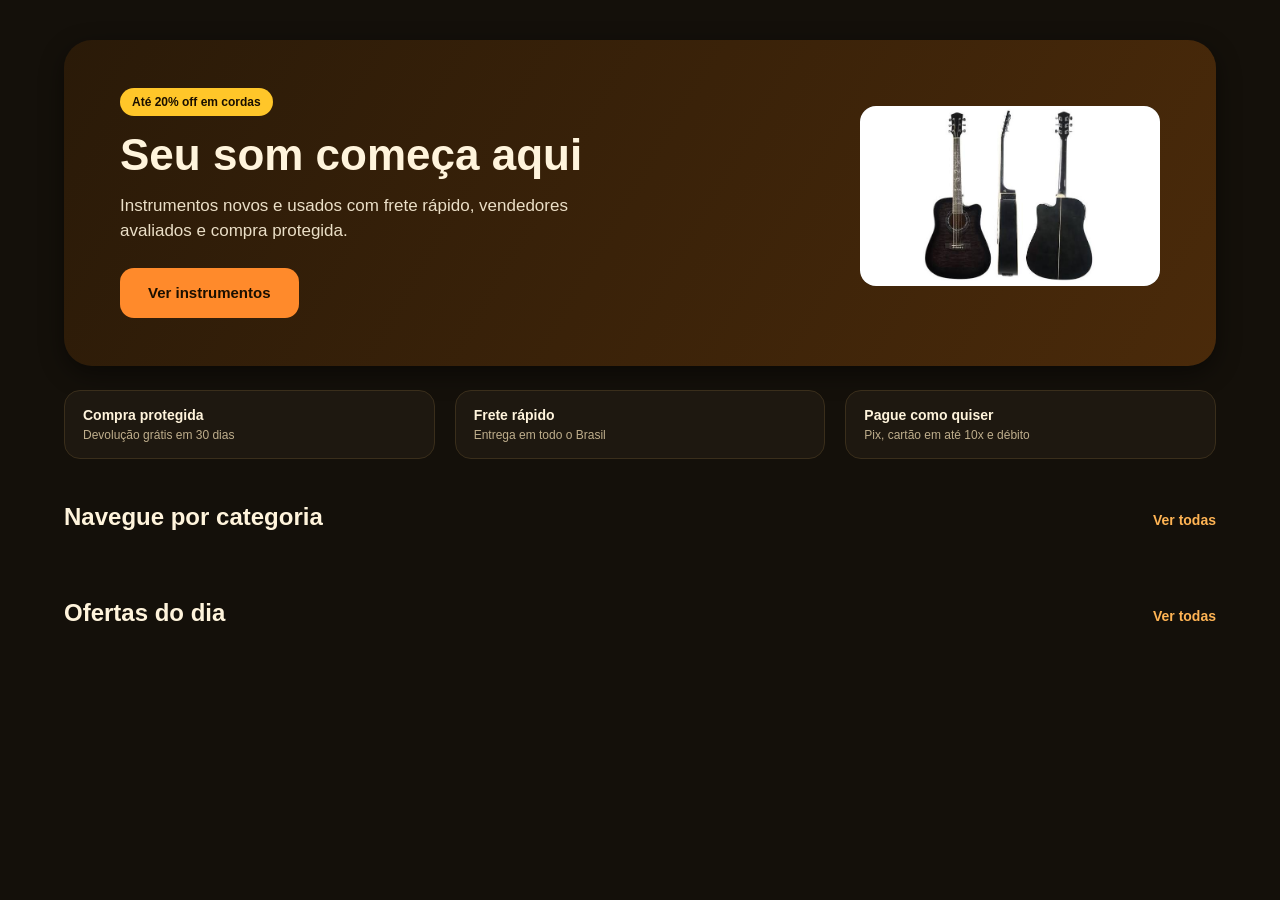
==== index.html @ 0a3118ee "Update index.html" ====
<!DOCTYPE html>
<html lang="pt-BR">
<head>
<meta charset="UTF-8">
<meta name="viewport" content="width=device-width, initial-scale=1">
<link rel= stylesheet href= style.css>
<title>Marketplace de Instrumentos - Sonora</title>
<link rel="stylesheet" href="css/style.css">
</head>
<body data-pagina="home">
<main class="wrap pagina">
<div class="hero"><div><span class="selo">Até 20% off em cordas</span><h1>Seu som começa aqui</h1><p>Instrumentos novos e usados com frete rápido, vendedores avaliados e compra protegida.</p><a class="btn" href="produtos.htmlcat=cordas">Ver instrumentos</a></div><div class="foto"><img src="folk.jpg" alt="Violão folk"></div></div><div class="conf"><div>Compra protegida<small>Devolução grátis em 30 dias</small></div><div>Frete rápido<small>Entrega em todo o Brasil</small></div><div>Pague como quiser<small>Pix, cartão em até 10x e débito</small></div></div><h2 class="t">Navegue por categoria<a href="produtos.html">Ver todas</a></h2><div class="grade" id="categorias"></div><h2 class="t">Ofertas do dia<a href="produtos.htmlofertas=1">Ver todas</a></h2><div class="grade" id="ofertas"></div>
</main>
<script src="js/dados.js"></script>
<script src="js/carrinho.js"></script>
<script src="js/layout.js"></script>
<script src="js/app.js"></script>
</body>
</html>
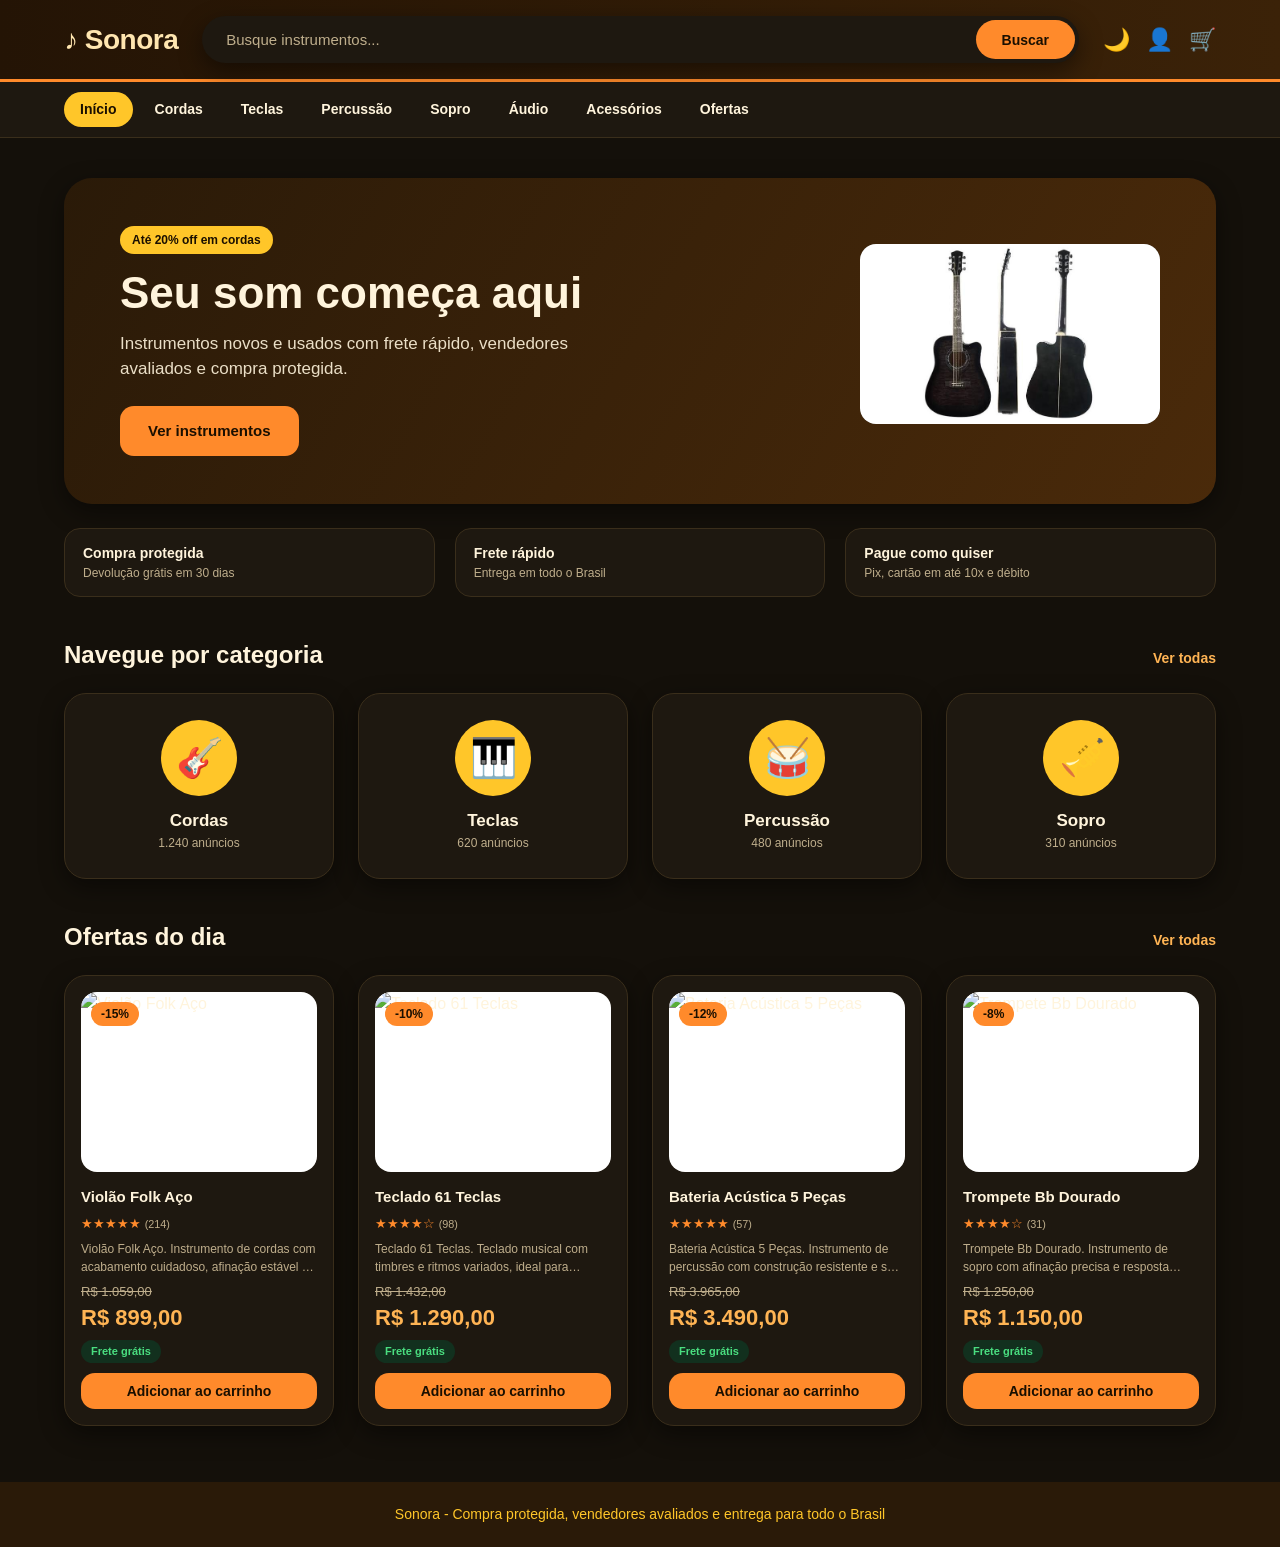
==== commit d65d06f5: "Update script references in index.html" ====
--- a/index.html
+++ b/index.html
@@ -6,14 +6,12 @@
 <link rel= stylesheet href= style.css>
 <title>Marketplace de Instrumentos - Sonora</title>
 <link rel="stylesheet" href="css/style.css">
+  
 </head>
 <body data-pagina="home">
 <main class="wrap pagina">
 <div class="hero"><div><span class="selo">Até 20% off em cordas</span><h1>Seu som começa aqui</h1><p>Instrumentos novos e usados com frete rápido, vendedores avaliados e compra protegida.</p><a class="btn" href="produtos.htmlcat=cordas">Ver instrumentos</a></div><div class="foto"><img src="folk.jpg" alt="Violão folk"></div></div><div class="conf"><div>Compra protegida<small>Devolução grátis em 30 dias</small></div><div>Frete rápido<small>Entrega em todo o Brasil</small></div><div>Pague como quiser<small>Pix, cartão em até 10x e débito</small></div></div><h2 class="t">Navegue por categoria<a href="produtos.html">Ver todas</a></h2><div class="grade" id="categorias"></div><h2 class="t">Ofertas do dia<a href="produtos.htmlofertas=1">Ver todas</a></h2><div class="grade" id="ofertas"></div>
 </main>
-<script src="js/dados.js"></script>
-<script src="js/carrinho.js"></script>
-<script src="js/layout.js"></script>
-<script src="js/app.js"></script>
+<script src="script.js"></script>
 </body>
 </html>
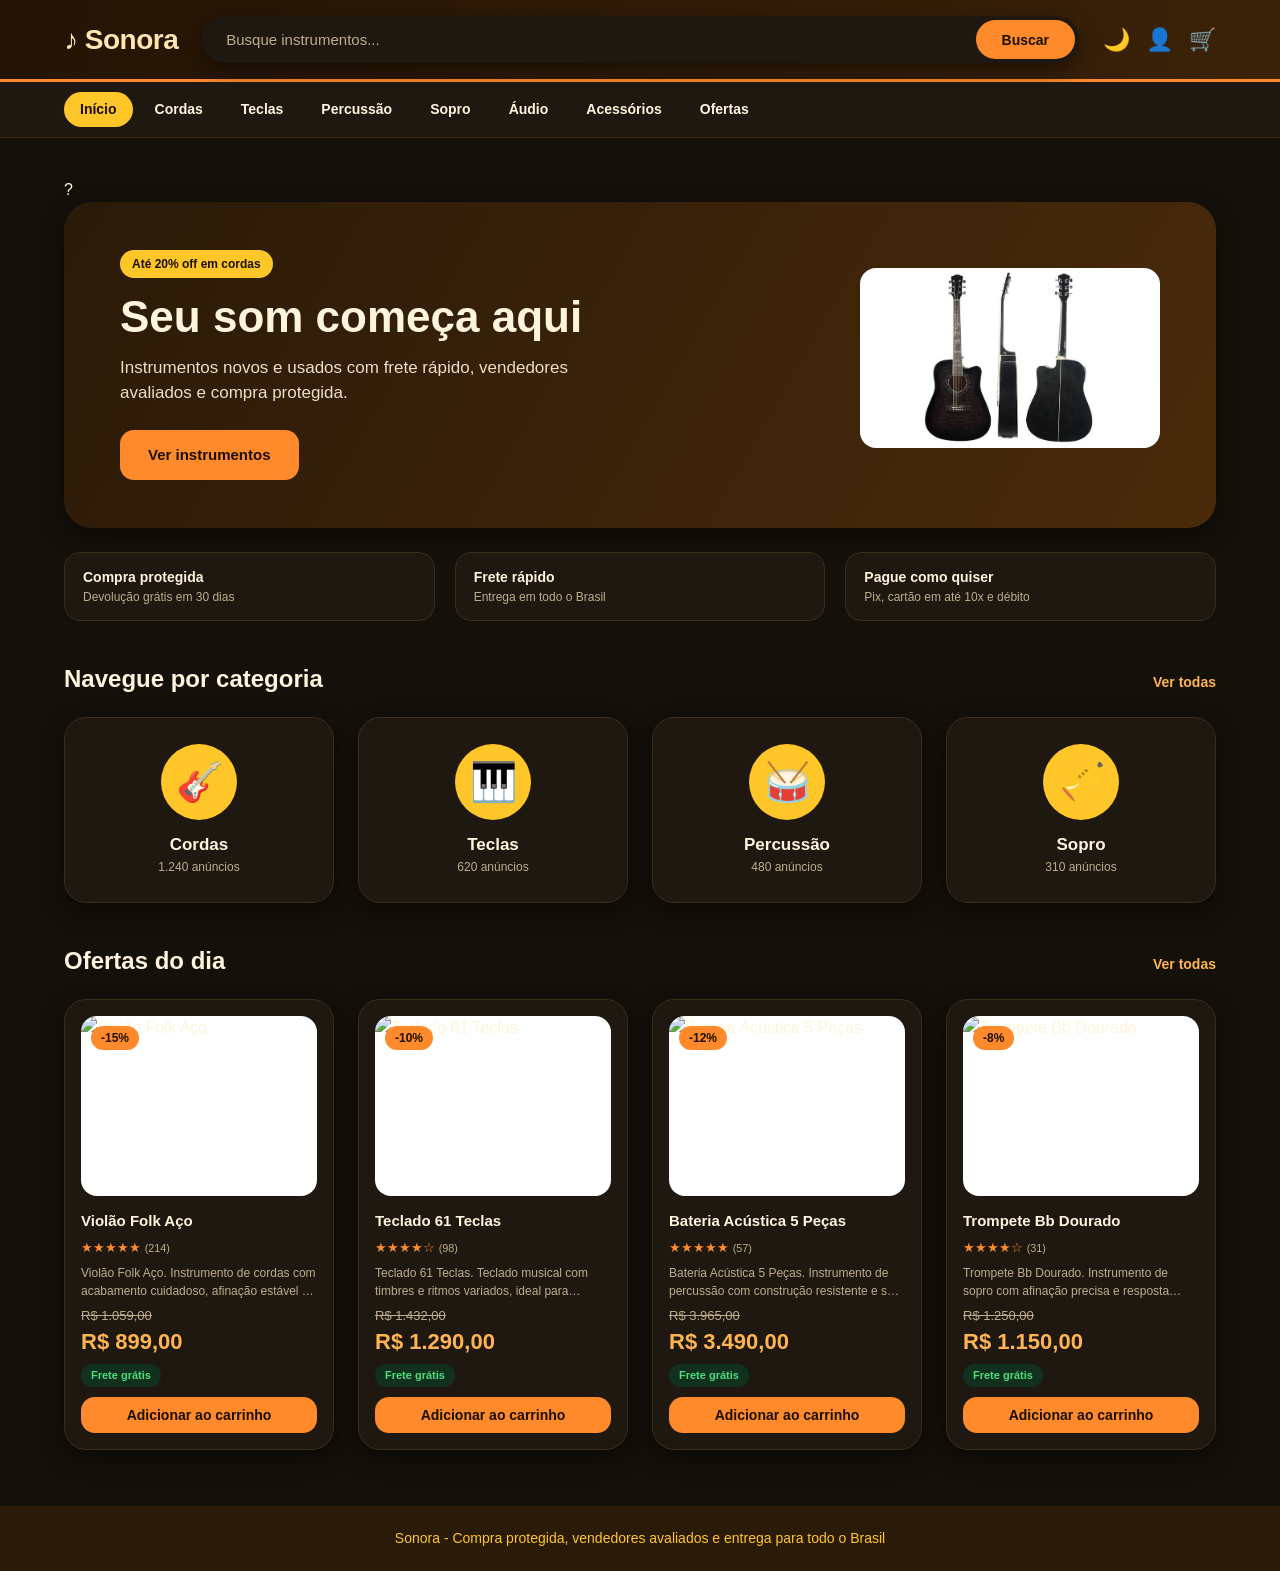
==== commit 7c88910e: "Update index.html" ====
--- a/index.html
+++ b/index.html
@@ -9,8 +9,8 @@
   
 </head>
 <body data-pagina="home">
-<main class="wrap pagina">
-<div class="hero"><div><span class="selo">Até 20% off em cordas</span><h1>Seu som começa aqui</h1><p>Instrumentos novos e usados com frete rápido, vendedores avaliados e compra protegida.</p><a class="btn" href="produtos.htmlcat=cordas">Ver instrumentos</a></div><div class="foto"><img src="folk.jpg" alt="Violão folk"></div></div><div class="conf"><div>Compra protegida<small>Devolução grátis em 30 dias</small></div><div>Frete rápido<small>Entrega em todo o Brasil</small></div><div>Pague como quiser<small>Pix, cartão em até 10x e débito</small></div></div><h2 class="t">Navegue por categoria<a href="produtos.html">Ver todas</a></h2><div class="grade" id="categorias"></div><h2 class="t">Ofertas do dia<a href="produtos.htmlofertas=1">Ver todas</a></h2><div class="grade" id="ofertas"></div>
+<main class="wrap pagina">?
+<div class="hero"><div><span class="selo">Até 20% off em cordas</span><h1>Seu som começa aqui</h1><p>Instrumentos novos e usados com frete rápido, vendedores avaliados e compra protegida.</p><a class="btn" href="produtos.html?cat=cordas">Ver instrumentos</a></div><div class="foto"><img src="folk.jpg" alt="Violão folk"></div></div><div class="conf"><div>Compra protegida<small>Devolução grátis em 30 dias</small></div><div>Frete rápido<small>Entrega em todo o Brasil</small></div><div>Pague como quiser<small>Pix, cartão em até 10x e débito</small></div></div><h2 class="t">Navegue por categoria<a href="produtos.html">Ver todas</a></h2><div class="grade" id="categorias"></div><h2 class="t">Ofertas do dia<a href="produtos.html?ofertas=1">Ver todas</a></h2><div class="grade" id="ofertas"></div>
 </main>
 <script src="script.js"></script>
 </body>
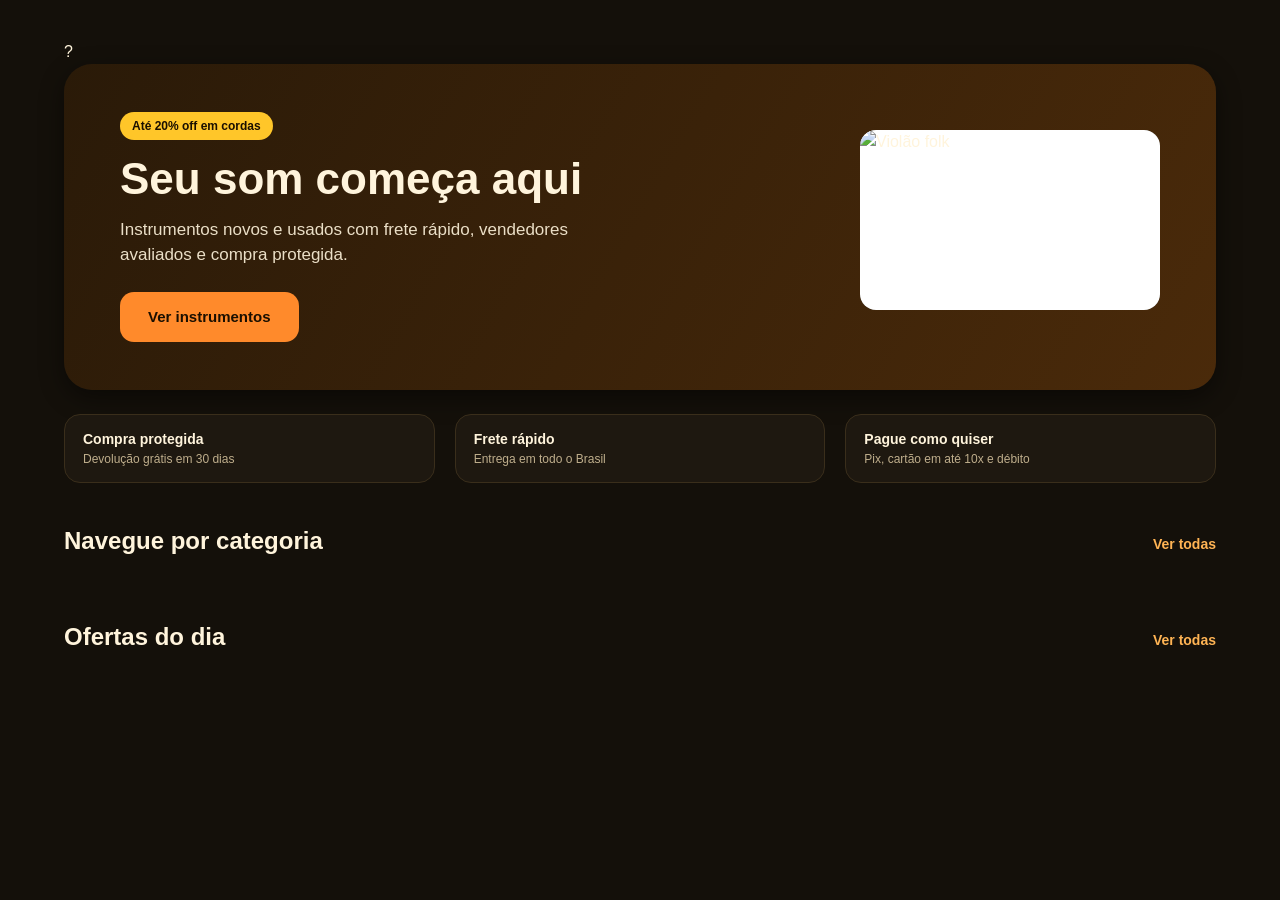
==== commit 4a11692a: "Update index.html" ====
--- a/index.html
+++ b/index.html
@@ -10,7 +10,7 @@
 </head>
 <body data-pagina="home">
 <main class="wrap pagina">?
-<div class="hero"><div><span class="selo">Até 20% off em cordas</span><h1>Seu som começa aqui</h1><p>Instrumentos novos e usados com frete rápido, vendedores avaliados e compra protegida.</p><a class="btn" href="produtos.html?cat=cordas">Ver instrumentos</a></div><div class="foto"><img src="folk.jpg" alt="Violão folk"></div></div><div class="conf"><div>Compra protegida<small>Devolução grátis em 30 dias</small></div><div>Frete rápido<small>Entrega em todo o Brasil</small></div><div>Pague como quiser<small>Pix, cartão em até 10x e débito</small></div></div><h2 class="t">Navegue por categoria<a href="produtos.html">Ver todas</a></h2><div class="grade" id="categorias"></div><h2 class="t">Ofertas do dia<a href="produtos.html?ofertas=1">Ver todas</a></h2><div class="grade" id="ofertas"></div>
+<div class="hero"><div><span class="selo">Até 20% off em cordas</span><h1>Seu som começa aqui</h1><p>Instrumentos novos e usados com frete rápido, vendedores avaliados e compra protegida.</p><a class="btn" href="produtos.html?cat=cordas">Ver instrumentos</a></div><div class="foto"><img src="img/folk.jpg" alt="Violão folk"></div></div><div class="conf"><div>Compra protegida<small>Devolução grátis em 30 dias</small></div><div>Frete rápido<small>Entrega em todo o Brasil</small></div><div>Pague como quiser<small>Pix, cartão em até 10x e débito</small></div></div><h2 class="t">Navegue por categoria<a href="produtos.html">Ver todas</a></h2><div class="grade" id="categorias"></div><h2 class="t">Ofertas do dia<a href="produtos.html?ofertas=1">Ver todas</a></h2><div class="grade" id="ofertas"></div>
 </main>
 <script src="script.js"></script>
 </body>
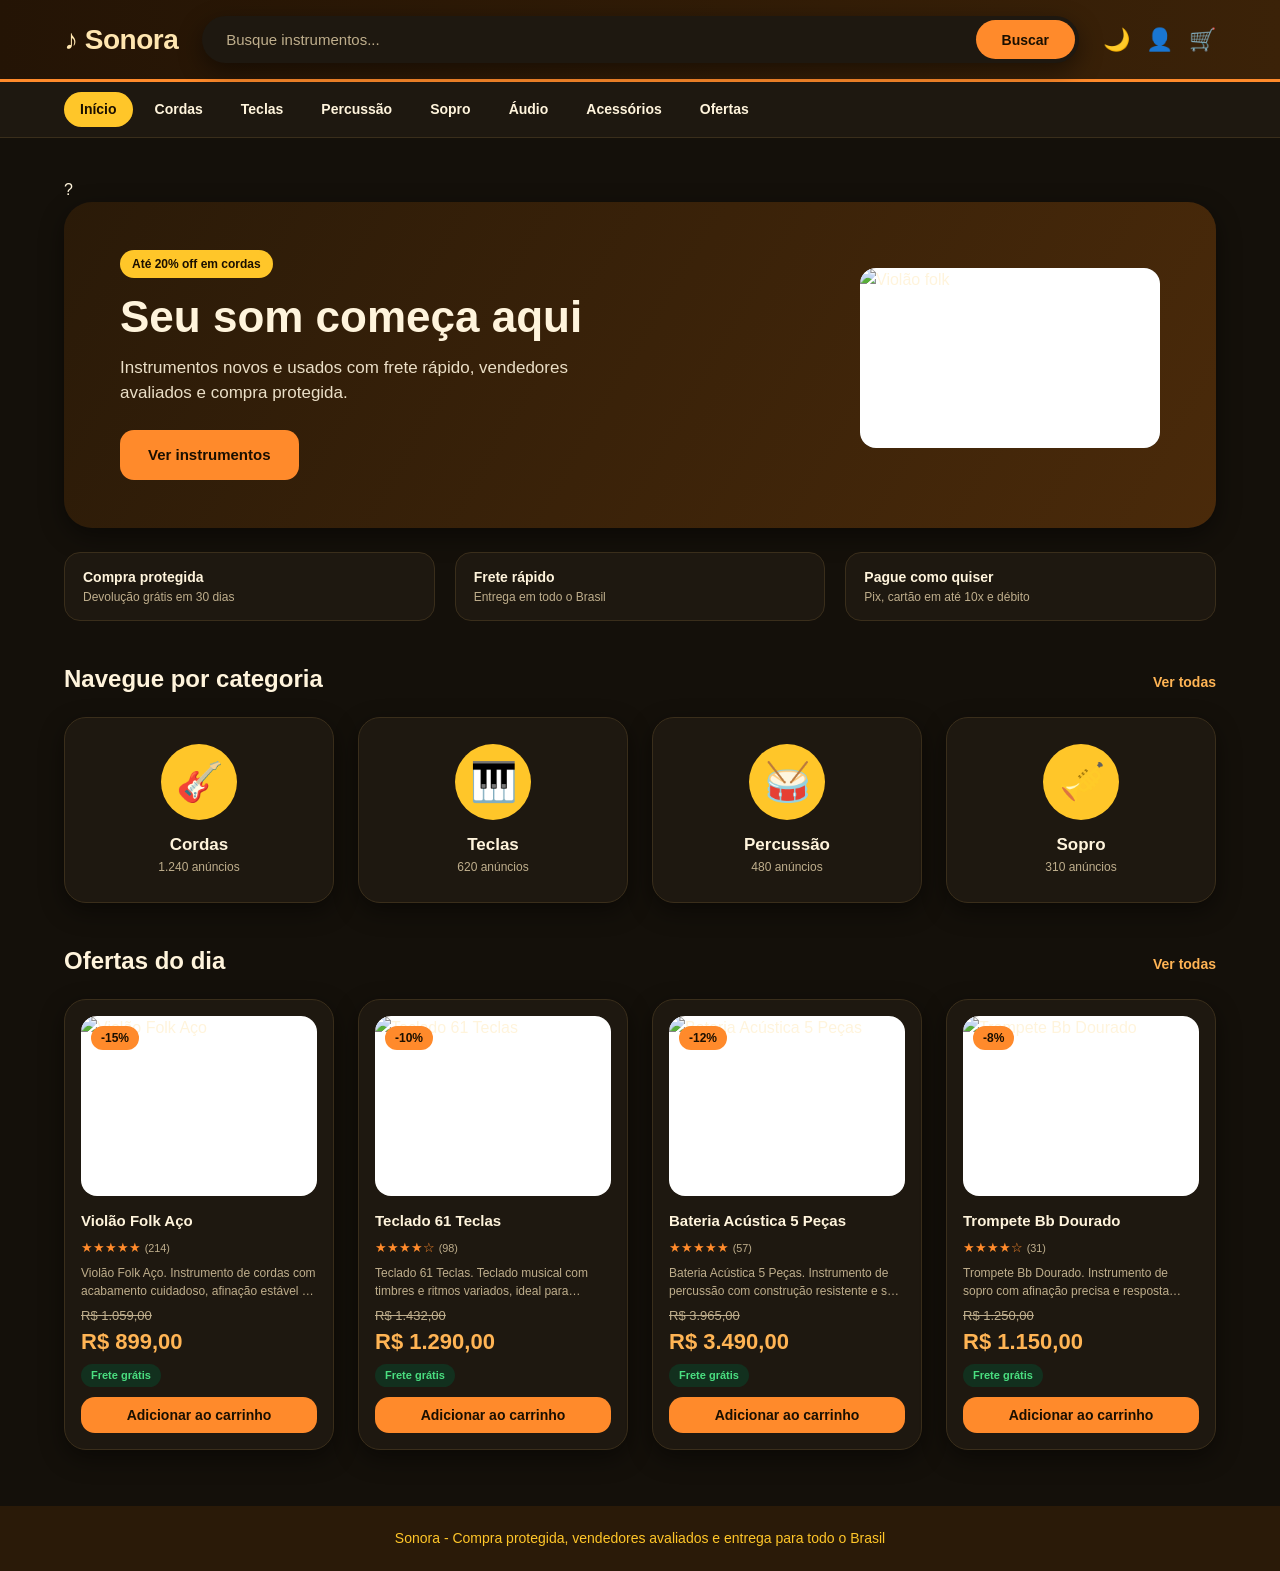
==== commit cc3cf0fa: "Update index.html" ====
--- a/index.html
+++ b/index.html
@@ -5,7 +5,7 @@
 <meta name="viewport" content="width=device-width, initial-scale=1">
 <link rel= stylesheet href= style.css>
 <title>Marketplace de Instrumentos - Sonora</title>
-<link rel="stylesheet" href="css/style.css">
+
   
 </head>
 <body data-pagina="home">
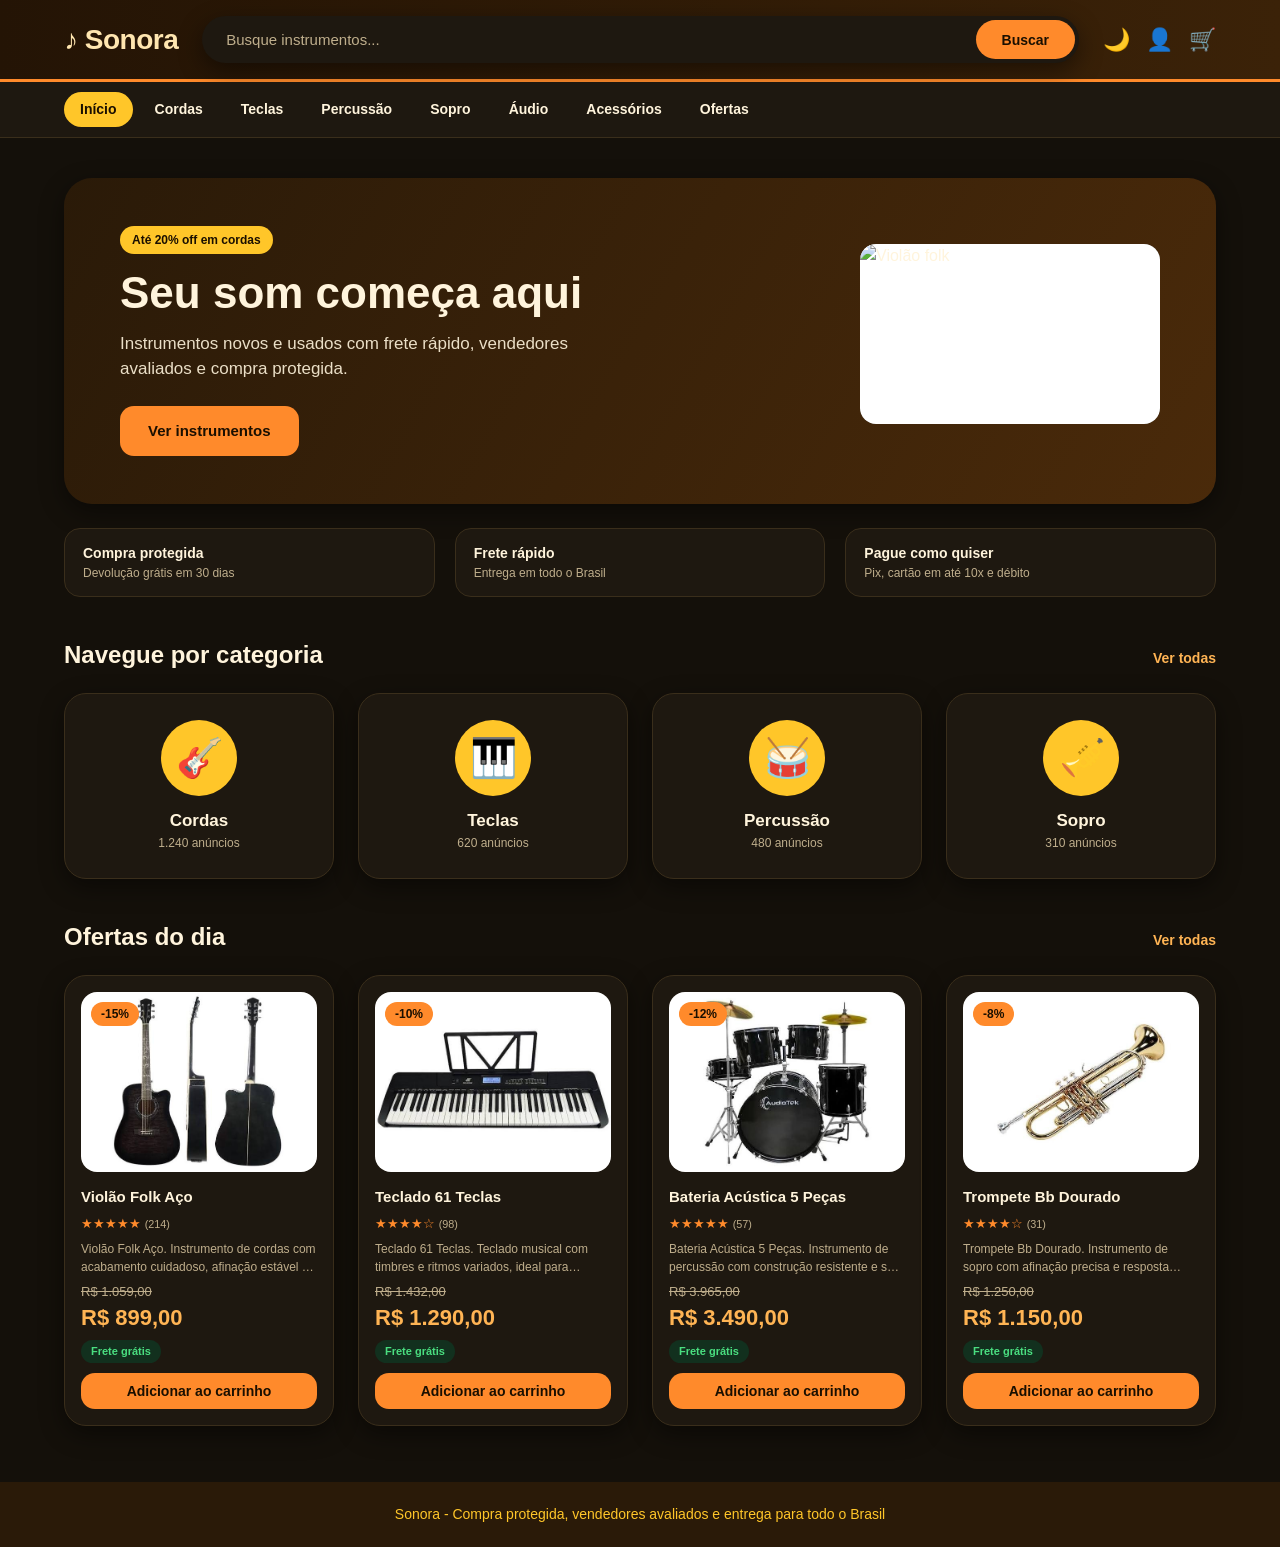
==== commit 3e27cf5b: "Fix main tag opening in index.html" ====
--- a/index.html
+++ b/index.html
@@ -9,7 +9,7 @@
   
 </head>
 <body data-pagina="home">
-<main class="wrap pagina">?
+<main class="wrap pagina">
 <div class="hero"><div><span class="selo">Até 20% off em cordas</span><h1>Seu som começa aqui</h1><p>Instrumentos novos e usados com frete rápido, vendedores avaliados e compra protegida.</p><a class="btn" href="produtos.html?cat=cordas">Ver instrumentos</a></div><div class="foto"><img src="img/folk.jpg" alt="Violão folk"></div></div><div class="conf"><div>Compra protegida<small>Devolução grátis em 30 dias</small></div><div>Frete rápido<small>Entrega em todo o Brasil</small></div><div>Pague como quiser<small>Pix, cartão em até 10x e débito</small></div></div><h2 class="t">Navegue por categoria<a href="produtos.html">Ver todas</a></h2><div class="grade" id="categorias"></div><h2 class="t">Ofertas do dia<a href="produtos.html?ofertas=1">Ver todas</a></h2><div class="grade" id="ofertas"></div>
 </main>
 <script src="script.js"></script>
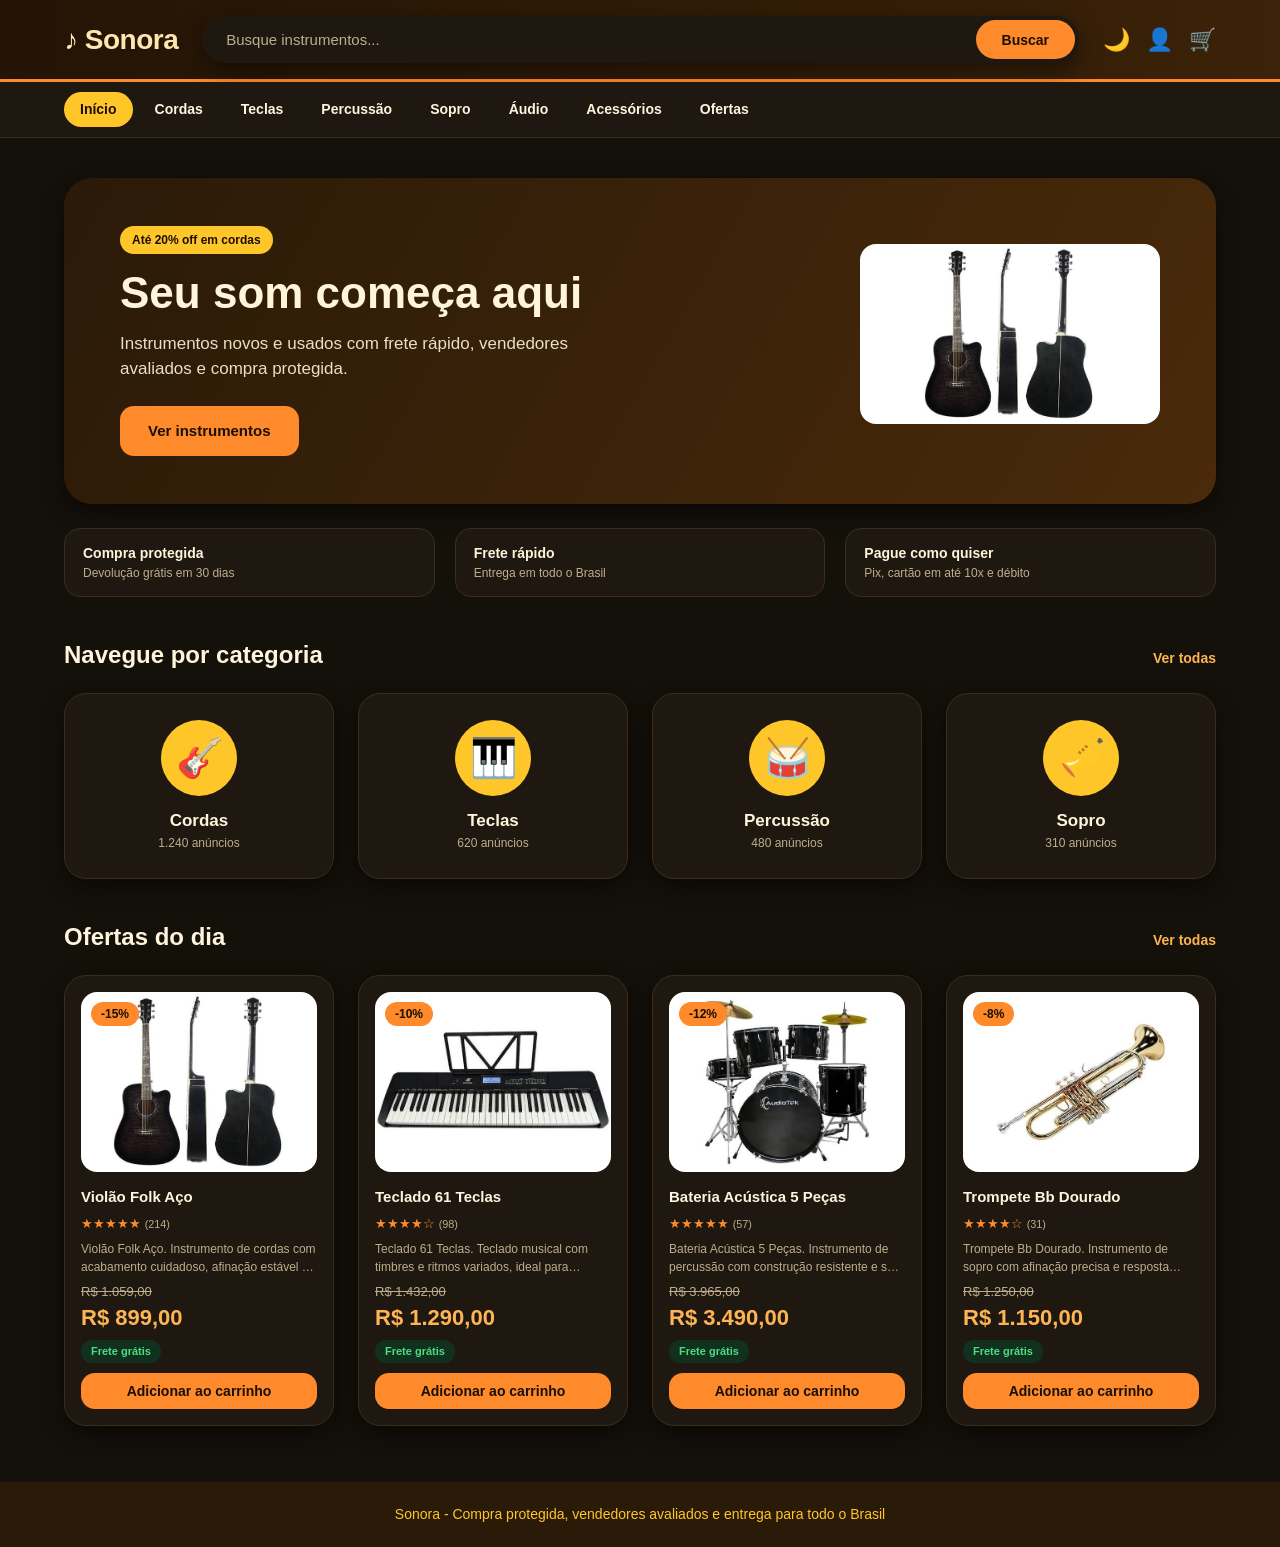
==== commit a1af9bc9: "Update index.html" ====
--- a/index.html
+++ b/index.html
@@ -10,7 +10,7 @@
 </head>
 <body data-pagina="home">
 <main class="wrap pagina">
-<div class="hero"><div><span class="selo">Até 20% off em cordas</span><h1>Seu som começa aqui</h1><p>Instrumentos novos e usados com frete rápido, vendedores avaliados e compra protegida.</p><a class="btn" href="produtos.html?cat=cordas">Ver instrumentos</a></div><div class="foto"><img src="img/folk.jpg" alt="Violão folk"></div></div><div class="conf"><div>Compra protegida<small>Devolução grátis em 30 dias</small></div><div>Frete rápido<small>Entrega em todo o Brasil</small></div><div>Pague como quiser<small>Pix, cartão em até 10x e débito</small></div></div><h2 class="t">Navegue por categoria<a href="produtos.html">Ver todas</a></h2><div class="grade" id="categorias"></div><h2 class="t">Ofertas do dia<a href="produtos.html?ofertas=1">Ver todas</a></h2><div class="grade" id="ofertas"></div>
+<div class="hero"><div><span class="selo">Até 20% off em cordas</span><h1>Seu som começa aqui</h1><p>Instrumentos novos e usados com frete rápido, vendedores avaliados e compra protegida.</p><a class="btn" href="produtos.html?cat=cordas">Ver instrumentos</a></div><div class="foto"><img src="folk.jpg" alt="Violão folk"></div></div><div class="conf"><div>Compra protegida<small>Devolução grátis em 30 dias</small></div><div>Frete rápido<small>Entrega em todo o Brasil</small></div><div>Pague como quiser<small>Pix, cartão em até 10x e débito</small></div></div><h2 class="t">Navegue por categoria<a href="produtos.html">Ver todas</a></h2><div class="grade" id="categorias"></div><h2 class="t">Ofertas do dia<a href="produtos.html?ofertas=1">Ver todas</a></h2><div class="grade" id="ofertas"></div>
 </main>
 <script src="script.js"></script>
 </body>
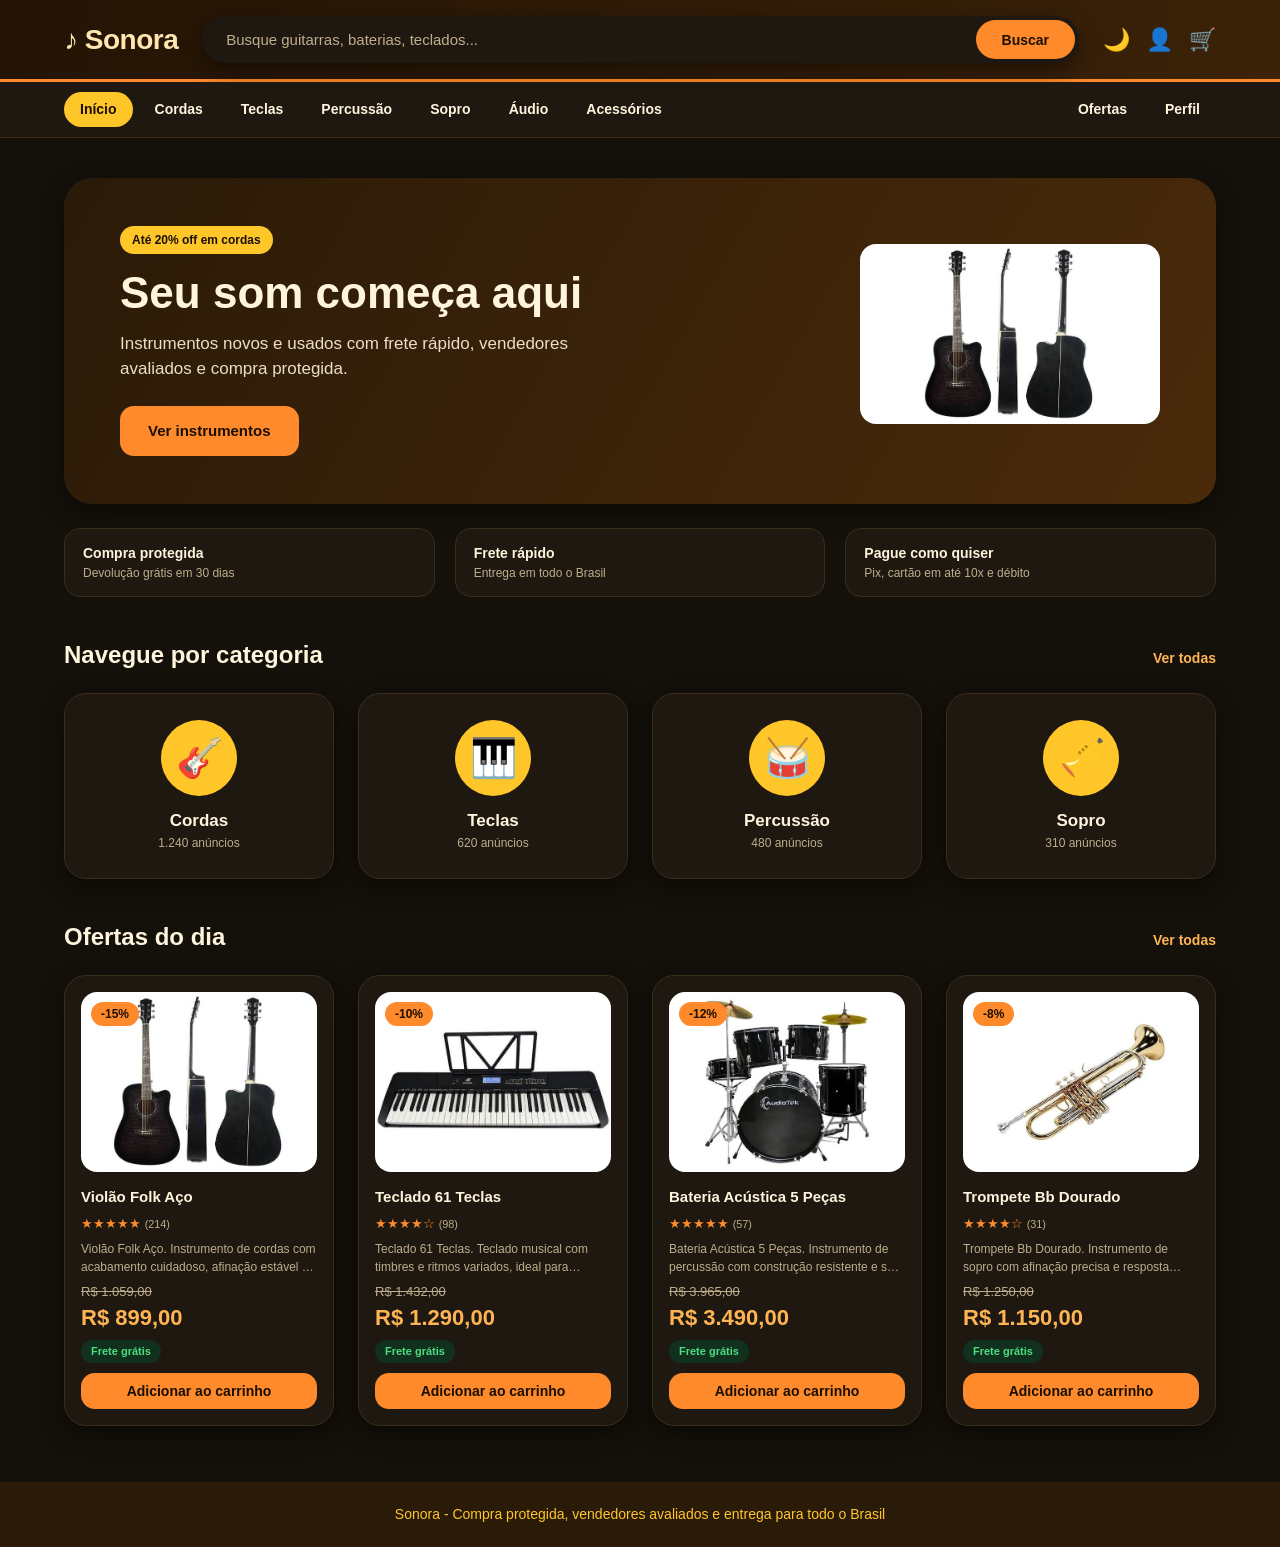
==== commit b0600a52: "Add files via upload" ====
--- a/index.html
+++ b/index.html
@@ -3,15 +3,13 @@
 <head>
 <meta charset="UTF-8">
 <meta name="viewport" content="width=device-width, initial-scale=1">
-<link rel= stylesheet href= style.css>
 <title>Marketplace de Instrumentos - Sonora</title>
-
-  
+<link rel="stylesheet" href="css/style.css">
 </head>
 <body data-pagina="home">
 <main class="wrap pagina">
-<div class="hero"><div><span class="selo">Até 20% off em cordas</span><h1>Seu som começa aqui</h1><p>Instrumentos novos e usados com frete rápido, vendedores avaliados e compra protegida.</p><a class="btn" href="produtos.html?cat=cordas">Ver instrumentos</a></div><div class="foto"><img src="folk.jpg" alt="Violão folk"></div></div><div class="conf"><div>Compra protegida<small>Devolução grátis em 30 dias</small></div><div>Frete rápido<small>Entrega em todo o Brasil</small></div><div>Pague como quiser<small>Pix, cartão em até 10x e débito</small></div></div><h2 class="t">Navegue por categoria<a href="produtos.html">Ver todas</a></h2><div class="grade" id="categorias"></div><h2 class="t">Ofertas do dia<a href="produtos.html?ofertas=1">Ver todas</a></h2><div class="grade" id="ofertas"></div>
+<div class="hero"><div><span class="selo">Até 20% off em cordas</span><h1>Seu som começa aqui</h1><p>Instrumentos novos e usados com frete rápido, vendedores avaliados e compra protegida.</p><a class="btn" href="produtos.html?cat=cordas">Ver instrumentos</a></div><div class="foto"><img src="img/folk.jpg" alt="Violão folk"></div></div><div class="conf"><div>Compra protegida<small>Devolução grátis em 30 dias</small></div><div>Frete rápido<small>Entrega em todo o Brasil</small></div><div>Pague como quiser<small>Pix, cartão em até 10x e débito</small></div></div><h2 class="t">Navegue por categoria<a href="produtos.html">Ver todas</a></h2><div class="grade" id="categorias"></div><h2 class="t">Ofertas do dia<a href="produtos.html?ofertas=1">Ver todas</a></h2><div class="grade" id="ofertas"></div>
 </main>
-<script src="script.js"></script>
+<script src="js/script.js"></script>
 </body>
 </html>
--- a/css/style.css
+++ b/css/style.css
@@ -0,0 +1,209 @@
+:root{--bg:#14100A;--sf:#1E1810;--sf2:#2A2114;--bd:#3A2E1B;--tx:#FFF4DC;--mt:#BFAE8C;--pr:#FF8A2B;--pr2:#FF9F4D;--onpr:#1A0F00;--ac:#FFC629;--onac:#1A0F00;--pc:#FFB454;--ok:#4ADE80;--okbg:#12301E;--hd1:#241405;--hd2:#3B2208;--onhd:#FFE6B0;--h1:#2A1A08;--h2:#4A2A0A;--htx:#FFF4DC;--sh:0 8px 24px rgba(0,0,0,.45);--er:#F87171}
+html[data-tema=claro]{--bg:#FFFBF2;--sf:#FFFFFF;--sf2:#FFF3D6;--bd:#F3E3B8;--tx:#2A1B05;--mt:#7A6A4F;--pr:#E5560A;--pr2:#C94A07;--onpr:#FFFFFF;--ac:#FFC629;--onac:#2A1B05;--pc:#C2500A;--ok:#15803D;--okbg:#DCFCE7;--hd1:#F26B0F;--hd2:#FFC629;--onhd:#2A1B05;--h1:#2A1B05;--h2:#5A3208;--htx:#FFFFFF;--sh:0 6px 20px rgba(122,74,0,.10);--er:#B91C1C}
+main.pagina{padding-top:40px;padding-bottom:56px}
+html{scroll-behavior:smooth}
+*{box-sizing:border-box;margin:0;padding:0}
+body{font-family:Poppins,"Segoe UI",Arial,sans-serif;background:var(--bg);color:var(--tx);line-height:1.5;min-height:100vh;display:flex;flex-direction:column}
+.wrap{max-width:1312px;margin:0 auto;padding:0 64px;width:100%}
+a{color:inherit}
+.topo{background:linear-gradient(90deg,var(--hd1),var(--hd2));border-bottom:3px solid var(--pr)}
+.topo .wrap{display:flex;align-items:center;gap:24px;padding-top:16px;padding-bottom:16px}
+.logo{font-size:28px;font-weight:800;letter-spacing:-.5px;color:var(--onhd);text-decoration:none}
+.busca{flex:1;min-width:0;display:flex;background:var(--sf);border-radius:999px;padding:4px;box-shadow:var(--sh)}
+.busca input{flex:1;min-width:0;border:0;background:transparent;padding:11px 20px;font-size:15px;color:var(--tx);outline:0}
+.busca input::placeholder{color:var(--mt)}
+.busca button{border:0;cursor:pointer;display:grid;place-items:center;background:var(--pr);color:var(--onpr);padding:0 26px;border-radius:999px;font-weight:700;font-size:14px;text-decoration:none}
+.icos{display:flex;gap:16px;align-items:center;font-size:22px;color:var(--onhd)}
+.icos a,.icos label{text-decoration:none;cursor:pointer;line-height:1}
+.menu{background:var(--sf);border-bottom:1px solid var(--bd)}
+.menu .wrap{display:flex;gap:6px;padding-top:10px;padding-bottom:10px;overflow-x:auto;scrollbar-width:none}
+.menu .wrap::-webkit-scrollbar{display:none}
+.menu a{white-space:nowrap;text-decoration:none;font-weight:600;font-size:14px;padding:7px 16px;border-radius:999px;transition:background .2s}
+.menu a:hover{background:var(--sf2)}
+.menu .dir{margin-left:auto}
+main{flex:1}
+.hero{display:grid;grid-template-columns:1fr 300px;gap:32px;align-items:center;background:linear-gradient(120deg,var(--h1),var(--h2));color:var(--htx);border-radius:28px;padding:48px 56px;box-shadow:var(--sh)}
+.selo{display:inline-block;background:var(--ac);color:var(--onac);font-size:12px;font-weight:700;padding:5px 12px;border-radius:999px;margin-bottom:14px}
+.hero h1{font-size:44px;line-height:1.15;margin-bottom:12px}
+.hero p{font-size:17px;opacity:.9;margin-bottom:24px;max-width:520px}
+.btn{display:inline-block;background:var(--pr);color:var(--onpr);border-radius:14px;padding:14px 28px;font-size:15px;font-weight:700;text-decoration:none;text-align:center;transition:background .2s}
+.btn:hover{background:var(--pr2)}
+.btn-sec{background:var(--ac);color:var(--onac)}
+.conf{display:grid;grid-template-columns:repeat(3,1fr);gap:20px;margin-top:24px}
+.conf div{background:var(--sf);border:1px solid var(--bd);border-radius:16px;padding:14px 18px;font-weight:600;font-size:14px}
+.conf small{display:block;color:var(--mt);font-weight:400;font-size:12px}
+.t{display:flex;justify-content:space-between;align-items:baseline;font-size:24px;margin:40px 0 20px}
+.t a{font-size:14px;color:var(--pc);font-weight:600;text-decoration:none}
+.grade{display:grid;grid-template-columns:repeat(4,1fr);gap:24px}
+.g3{grid-template-columns:repeat(3,1fr)}
+.cat{background:var(--sf);border:1px solid var(--bd);border-radius:22px;padding:26px 16px;text-align:center;font-weight:700;font-size:17px;text-decoration:none;box-shadow:var(--sh)}
+.cat span{display:grid;place-items:center;width:76px;height:76px;margin:0 auto 12px;border-radius:50%;background:var(--ac);font-size:38px}
+.cat small{display:block;color:var(--mt);font-weight:500;font-size:12px}
+.card{position:relative;display:block;background:var(--sf);border:1px solid var(--bd);border-radius:22px;padding:16px;text-decoration:none;box-shadow:var(--sh);transition:transform .2s}
+.card:hover{transform:translateY(-4px)}
+.foto{background:var(--sf2);border-radius:16px;height:180px;margin-bottom:14px}
+.tag{position:absolute;top:26px;left:26px;z-index:1;background:var(--pr);color:var(--onpr);font-size:12px;font-weight:700;padding:3px 10px;border-radius:999px}
+.card h3{font-size:15px;font-weight:600;margin-bottom:6px}
+.estrelas{color:var(--pr);font-size:13px;margin-bottom:6px}
+.estrelas small{color:var(--mt)}
+.antes{color:var(--mt);font-size:13px;text-decoration:line-through}
+.preco{font-size:22px;font-weight:800;color:var(--pc)}
+.frete{display:inline-block;margin-top:6px;background:var(--okbg);color:var(--ok);font-size:11px;font-weight:700;padding:3px 10px;border-radius:999px}
+.fk{display:none}
+.fbtn{display:none;background:var(--sf);border:1px solid var(--bd);border-radius:12px;padding:10px 16px;font-weight:600;font-size:14px;cursor:pointer;margin-bottom:16px;width:fit-content}
+.layout{display:grid;grid-template-columns:280px 1fr;gap:32px;align-items:start}
+.filtros{background:var(--sf);border:1px solid var(--bd);border-radius:22px;padding:24px;box-shadow:var(--sh)}
+.filtros h2{font-size:20px;margin-bottom:6px}
+.filtros h3{font-size:12px;text-transform:uppercase;letter-spacing:.08em;color:var(--mt);margin:18px 0 8px}
+.filtros label{display:flex;gap:10px;align-items:center;margin-bottom:8px;font-size:14px}
+.filtros input{accent-color:var(--pr);width:16px;height:16px}
+.ordem{display:flex;justify-content:space-between;align-items:center;gap:12px;margin-bottom:14px;font-size:15px}
+.sel{background:var(--sf);border:1px solid var(--bd);border-radius:12px;padding:8px 14px;font-size:13px;white-space:nowrap}
+.chips{display:flex;flex-wrap:wrap;gap:8px;margin-bottom:20px}
+.chip{background:var(--sf2);border:1px solid var(--bd);border-radius:999px;padding:5px 14px;font-size:12px;font-weight:600}
+.caminho{color:var(--mt);font-size:14px;margin-bottom:20px}
+.caminho a{color:var(--pc);text-decoration:none}
+.produto{display:grid;grid-template-columns:1fr 1fr 360px;gap:32px;align-items:start}
+.gal .foto{height:420px;border:1px solid var(--bd)}
+.mini{display:flex;gap:12px}
+.mini div{width:76px;height:76px;border:2px solid var(--bd);border-radius:14px;background:var(--sf2)}
+.mini .on{border-color:var(--pr)}
+.info h1{font-size:30px;line-height:1.25;margin:10px 0 10px}
+.info ul{margin:16px 0;padding-left:20px;line-height:1.9;color:var(--mt)}
+.vend{display:flex;gap:12px;align-items:center;background:var(--sf);border:1px solid var(--bd);border-radius:16px;padding:14px 16px}
+.vend span{display:grid;place-items:center;width:44px;height:44px;border-radius:50%;background:var(--ac);color:var(--onac);font-weight:800}
+.vend small{display:block;color:var(--mt)}
+.compra{background:var(--sf);border:2px solid var(--pr);border-radius:22px;padding:26px;box-shadow:var(--sh)}
+.compra .preco{font-size:36px}
+.compra p{color:var(--mt);font-size:14px;margin-top:8px}
+.compra .btn{display:block;margin-top:14px}
+.aval{background:var(--sf);border:1px solid var(--bd);border-radius:22px;padding:26px;margin-top:32px}
+.aval h2{font-size:20px;margin-bottom:8px}
+.aval div{border-top:1px solid var(--bd);padding:14px 0 0;margin-top:14px}
+.aval p{color:var(--mt)}
+.duas{display:grid;grid-template-columns:1fr 380px;gap:32px;align-items:start}
+.linha{display:flex;gap:20px;align-items:center;background:var(--sf);border:1px solid var(--bd);border-radius:22px;padding:16px;margin-bottom:16px;box-shadow:var(--sh)}
+.linha .foto{width:110px;height:110px;margin:0;flex:none}
+.linha .emo{display:grid;place-items:center;font-size:44px}
+.dados{flex:1;font-size:14px;color:var(--mt)}
+.dados b{display:block;color:var(--tx);font-size:16px}
+.qtd{background:var(--sf2);border:1px solid var(--bd);border-radius:12px;padding:8px 16px;font-weight:700}
+.resumo{background:var(--sf);border:2px solid var(--pr);border-radius:22px;padding:26px;box-shadow:var(--sh)}
+.resumo h3{margin-bottom:14px}
+.resumo p{display:flex;justify-content:space-between;gap:12px;margin-bottom:10px;color:var(--mt);font-size:14px}
+.resumo .total{font-size:20px;font-weight:800;color:var(--tx);border-top:1px solid var(--bd);padding-top:14px}
+.resumo .btn{display:block;margin-top:18px}
+.resumo small{display:block;margin-top:14px;color:var(--mt);text-align:center}
+.link{display:inline-block;color:var(--pc);font-weight:600;text-decoration:none;margin-top:6px}
+.passos{display:flex;gap:12px;margin-bottom:28px}
+.passos div{flex:1;background:var(--sf2);border-radius:999px;padding:9px 12px;font-size:13px;font-weight:600;color:var(--mt);text-align:center}
+.passos .feito{background:var(--ac);color:var(--onac)}
+.form{background:var(--sf);border:1px solid var(--bd);border-radius:22px;padding:26px;margin-bottom:22px;box-shadow:var(--sh)}
+.form h3{margin-bottom:14px}
+.campos{display:grid;grid-template-columns:1fr 1fr;gap:14px}
+.campos.um{grid-template-columns:1fr}
+.form input:not([type=checkbox]):not([type=radio]),.form select{width:100%;padding:13px 16px;border:2px solid var(--bd);border-radius:12px;font-size:15px;background:var(--bg);color:var(--tx)}
+.form input::placeholder{color:var(--mt)}
+.form .btn{display:block;margin-top:16px}
+.form label{display:flex;gap:10px;align-items:center;margin:8px 0;font-size:14px}
+.form input[type=checkbox]{accent-color:var(--pr);width:16px;height:16px}
+.pagto{display:flex;gap:12px;margin-bottom:14px}
+.pagto div{flex:1;padding:14px 8px;border:2px solid var(--bd);border-radius:14px;text-align:center;font-weight:600;color:var(--mt);font-size:14px}
+.pagto .ativo{border-color:var(--pr);background:var(--sf2);color:var(--tx)}
+.centro{max-width:520px;margin:0 auto;text-align:center}
+.centro p{color:var(--mt)}
+.centro h2{font-size:26px;margin-bottom:16px}
+.centro .form{text-align:left}
+.centro .resumo{text-align:left;margin:24px 0}
+.centro .btn{display:block;margin-top:12px}
+.icone{display:grid;place-items:center;width:88px;height:88px;border-radius:50%;background:var(--ac);color:var(--onac);font-size:44px;font-weight:800;margin:0 auto 18px}
+.rodape{background:var(--h1);color:var(--ac);text-align:center;padding:22px 16px;font-size:14px}
+.tabs{display:none}
+@media(max-width:1100px){.wrap{padding:0 32px}.produto{grid-template-columns:1fr 1fr}.compra{grid-column:1/-1}.grade{grid-template-columns:repeat(3,1fr)}.g3{grid-template-columns:repeat(2,1fr)}.hero h1{font-size:36px}}
+@media(max-width:900px){.layout,.duas{grid-template-columns:1fr}.filtros{display:none}.fk:checked~.filtros{display:block;margin-bottom:16px}.fbtn{display:block}}
+@media(max-width:700px){
+.wrap{padding:0 16px}
+body{padding-bottom:68px}
+.topo .wrap{flex-wrap:wrap;gap:12px;padding-top:12px;padding-bottom:12px}
+.logo{font-size:24px;order:1;flex:1}
+.icos{order:2}
+.busca{order:3;flex:1 1 100%}
+.busca input{padding:10px 16px;font-size:14px}
+.busca button{border:0;cursor:pointer;padding:0 18px}
+.menu .dir{margin-left:0}
+main.pagina{padding-top:20px;padding-bottom:32px}
+.hero{grid-template-columns:1fr;padding:22px;border-radius:22px;gap:18px}
+.hero .foto{order:-1;height:150px;margin:0}
+.hero h1{font-size:26px}
+.hero p{font-size:15px;margin-bottom:16px}
+.conf{grid-template-columns:1fr;gap:10px}
+.t{font-size:19px;margin:28px 0 14px}
+.grade,.g3{grid-template-columns:repeat(2,1fr);gap:12px}
+.cat{padding:18px 8px;font-size:15px}
+.cat span{width:58px;height:58px;font-size:28px}
+.card{padding:10px;border-radius:18px}
+.tag{top:16px;left:16px}
+.foto{height:120px;margin-bottom:10px}
+.card h3{font-size:13px}
+.preco{font-size:18px}
+.ordem{flex-direction:column;align-items:flex-start;font-size:14px}
+.produto{grid-template-columns:1fr;gap:20px}
+.gal .foto{height:260px}
+.mini div{width:60px;height:60px}
+.info h1{font-size:22px}
+.compra{padding:20px}
+.compra .preco{font-size:30px}
+.aval{padding:18px;margin-top:20px}
+.linha{flex-wrap:wrap;gap:12px;padding:12px}
+.linha .foto{width:80px;height:80px}
+.dados{flex:1 1 calc(100% - 110px)}
+.campos{grid-template-columns:1fr}
+.form,.resumo{padding:18px;border-radius:18px}
+.passos{gap:6px}
+.passos div{font-size:11px;padding:7px 4px}
+.pagto{gap:8px}
+.centro h2{font-size:22px}
+.tabs{display:flex;position:fixed;bottom:0;left:0;right:0;z-index:10;justify-content:space-around;padding:8px 8px 12px;background:var(--sf);border-top:1px solid var(--bd)}
+.tabs a{display:flex;flex-direction:column;align-items:center;font-size:11px;font-weight:600;color:var(--mt);text-decoration:none}
+.tabs span{font-size:20px}
+}
+.foto img{width:100%;height:100%;object-fit:contain;background:#fff;border-radius:inherit;display:block}
+.menu a.on{background:var(--ac);color:var(--onac)}
+.tabs a.on{color:var(--pc)}
+.cart{position:relative}
+.badge{position:absolute;top:-8px;right:-10px;background:var(--pr);color:var(--onpr);font-size:11px;font-weight:700;min-width:18px;height:18px;border-radius:999px;display:grid;place-items:center;padding:0 4px}
+.card>a{display:block;text-decoration:none;color:inherit}
+.card .add{display:block;width:100%;margin-top:10px;padding:10px;font-size:14px;border:0;cursor:pointer}
+.desc{font-size:12px;color:var(--mt);display:-webkit-box;-webkit-line-clamp:2;-webkit-box-orient:vertical;overflow:hidden;margin-bottom:6px}
+.descp{color:var(--mt)}
+.ctl{display:inline-flex;align-items:center;border:1px solid var(--bd);border-radius:12px;background:var(--sf2);overflow:hidden}
+.ctl button{border:0;background:transparent;color:var(--tx);width:36px;height:38px;font-size:18px;font-weight:700;cursor:pointer}
+.ctl span{min-width:34px;text-align:center;font-weight:700}
+.compra .ctl{margin-top:14px}
+.compra button.btn{width:100%;border:0;cursor:pointer}
+.rem{background:none;border:0;color:var(--er);cursor:pointer;font-size:13px;font-weight:600;margin-top:6px}
+.cupom{display:flex;gap:8px;margin:12px 0}
+.cupom input{flex:1;min-width:0;padding:10px 14px;border:2px solid var(--bd);border-radius:12px;background:var(--bg);color:var(--tx);font-size:14px}
+.cupom button{border:0;background:var(--ac);color:var(--onac);border-radius:12px;padding:0 16px;font-weight:700;cursor:pointer}
+.resumo button.btn,.form button.btn{width:100%;border:0;cursor:pointer;display:block;margin-top:18px}
+.resumo a.btn{display:block}
+.campo{display:flex;flex-direction:column}
+.erro{color:var(--er);font-size:12px;margin-top:4px}
+.opcoes{display:grid;grid-template-columns:repeat(3,1fr);gap:10px;margin-bottom:14px}
+.opcoes label{margin:0;display:block;cursor:pointer}
+.opcoes input{display:none}
+.opcoes span{display:block;padding:14px 6px;border:2px solid var(--bd);border-radius:14px;text-align:center;font-weight:600;font-size:14px;color:var(--mt)}
+.opcoes input:checked+span{border-color:var(--pr);background:var(--sf2);color:var(--tx)}
+.pix{text-align:center}
+.qr{width:168px;height:168px;margin:12px auto;display:grid;grid-template-columns:repeat(21,1fr);background:#fff;padding:6px;border-radius:10px}
+.qr i{background:#fff}
+.qr i.p{background:#000}
+.pix input{margin:8px 0}
+.item{display:flex;justify-content:space-between;gap:12px;margin-bottom:8px;font-size:14px;color:var(--mt)}
+.vazio{text-align:center;padding:48px 16px;color:var(--mt)}
+.vazio .btn{margin-top:16px}
+.toast{position:fixed;left:50%;bottom:90px;transform:translateX(-50%) translateY(20px);background:var(--ac);color:var(--onac);font-weight:700;padding:12px 22px;border-radius:999px;opacity:0;pointer-events:none;transition:.3s;z-index:20;box-shadow:var(--sh)}
+.toast.on{opacity:1;transform:translateX(-50%)}
+.filtros select,.ordem select{color:var(--tx)}
+[hidden]{display:none!important}
+button,input,select{font-family:inherit}
